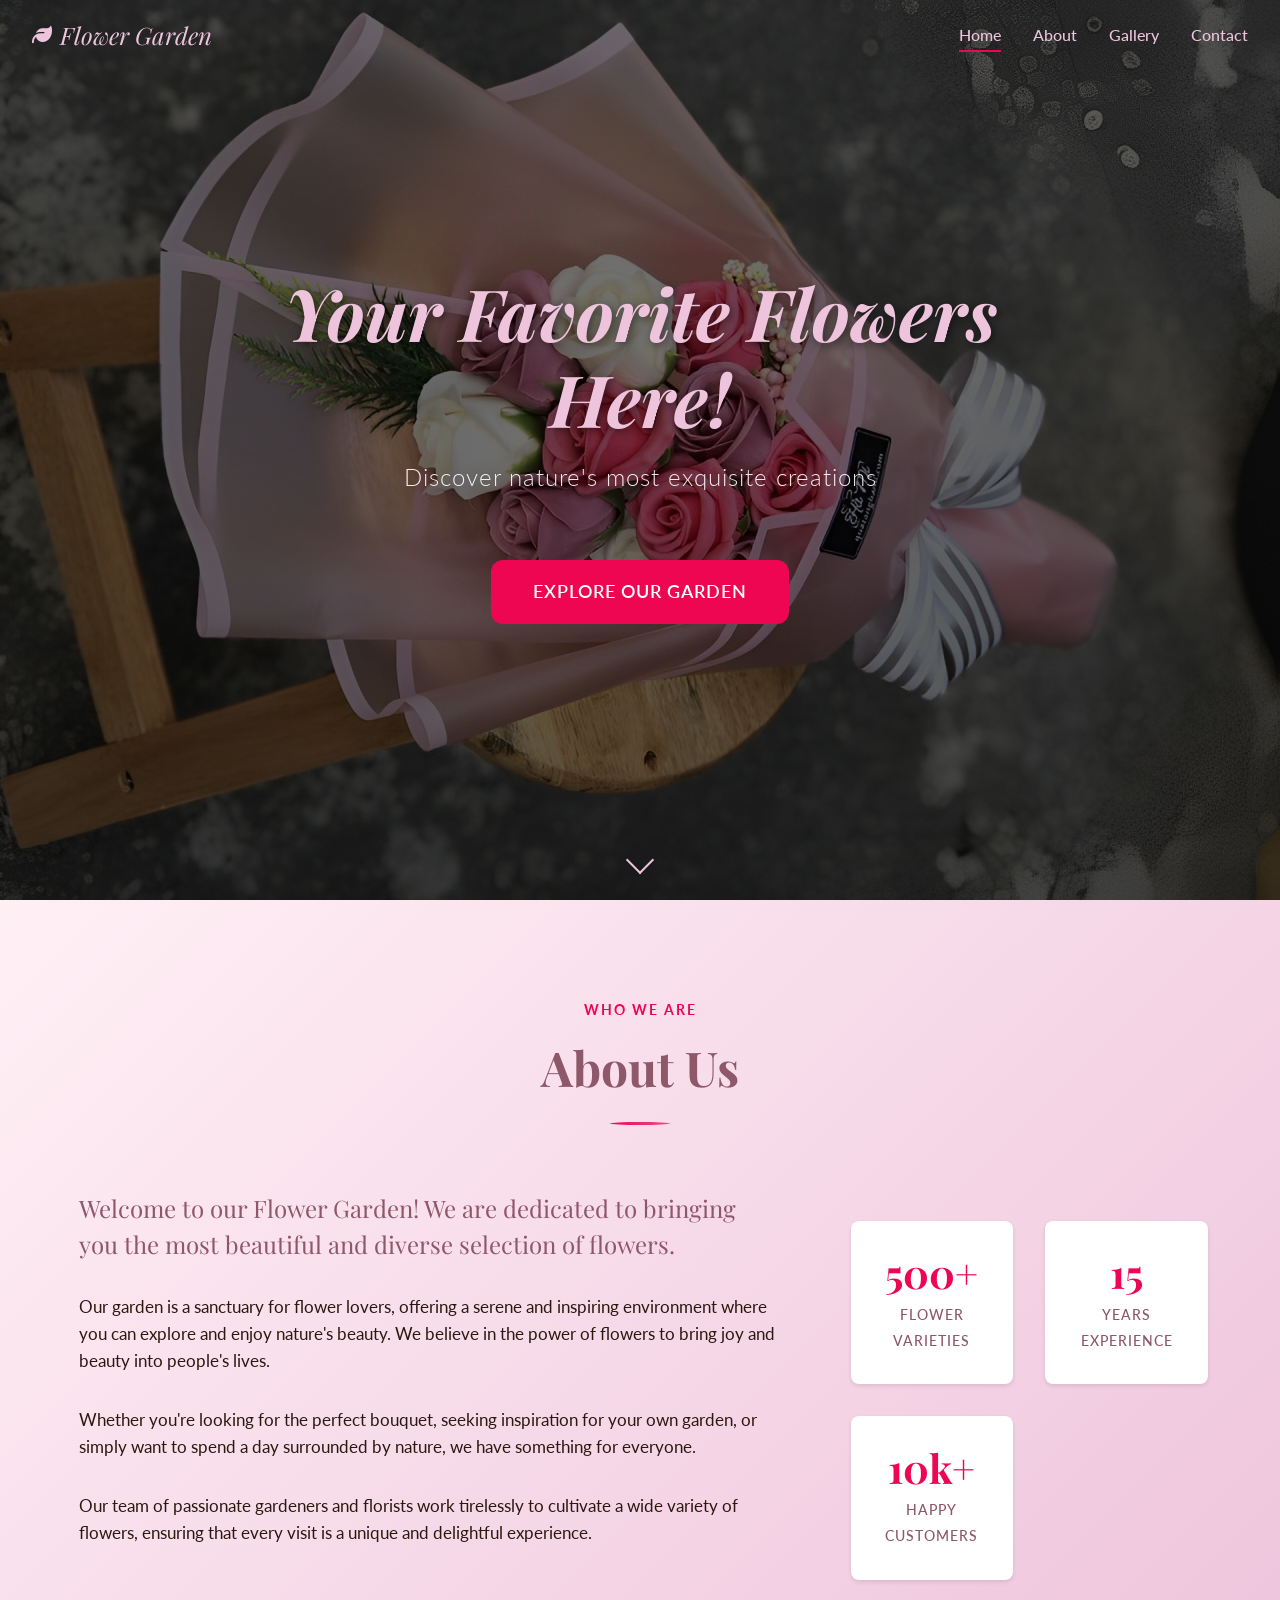
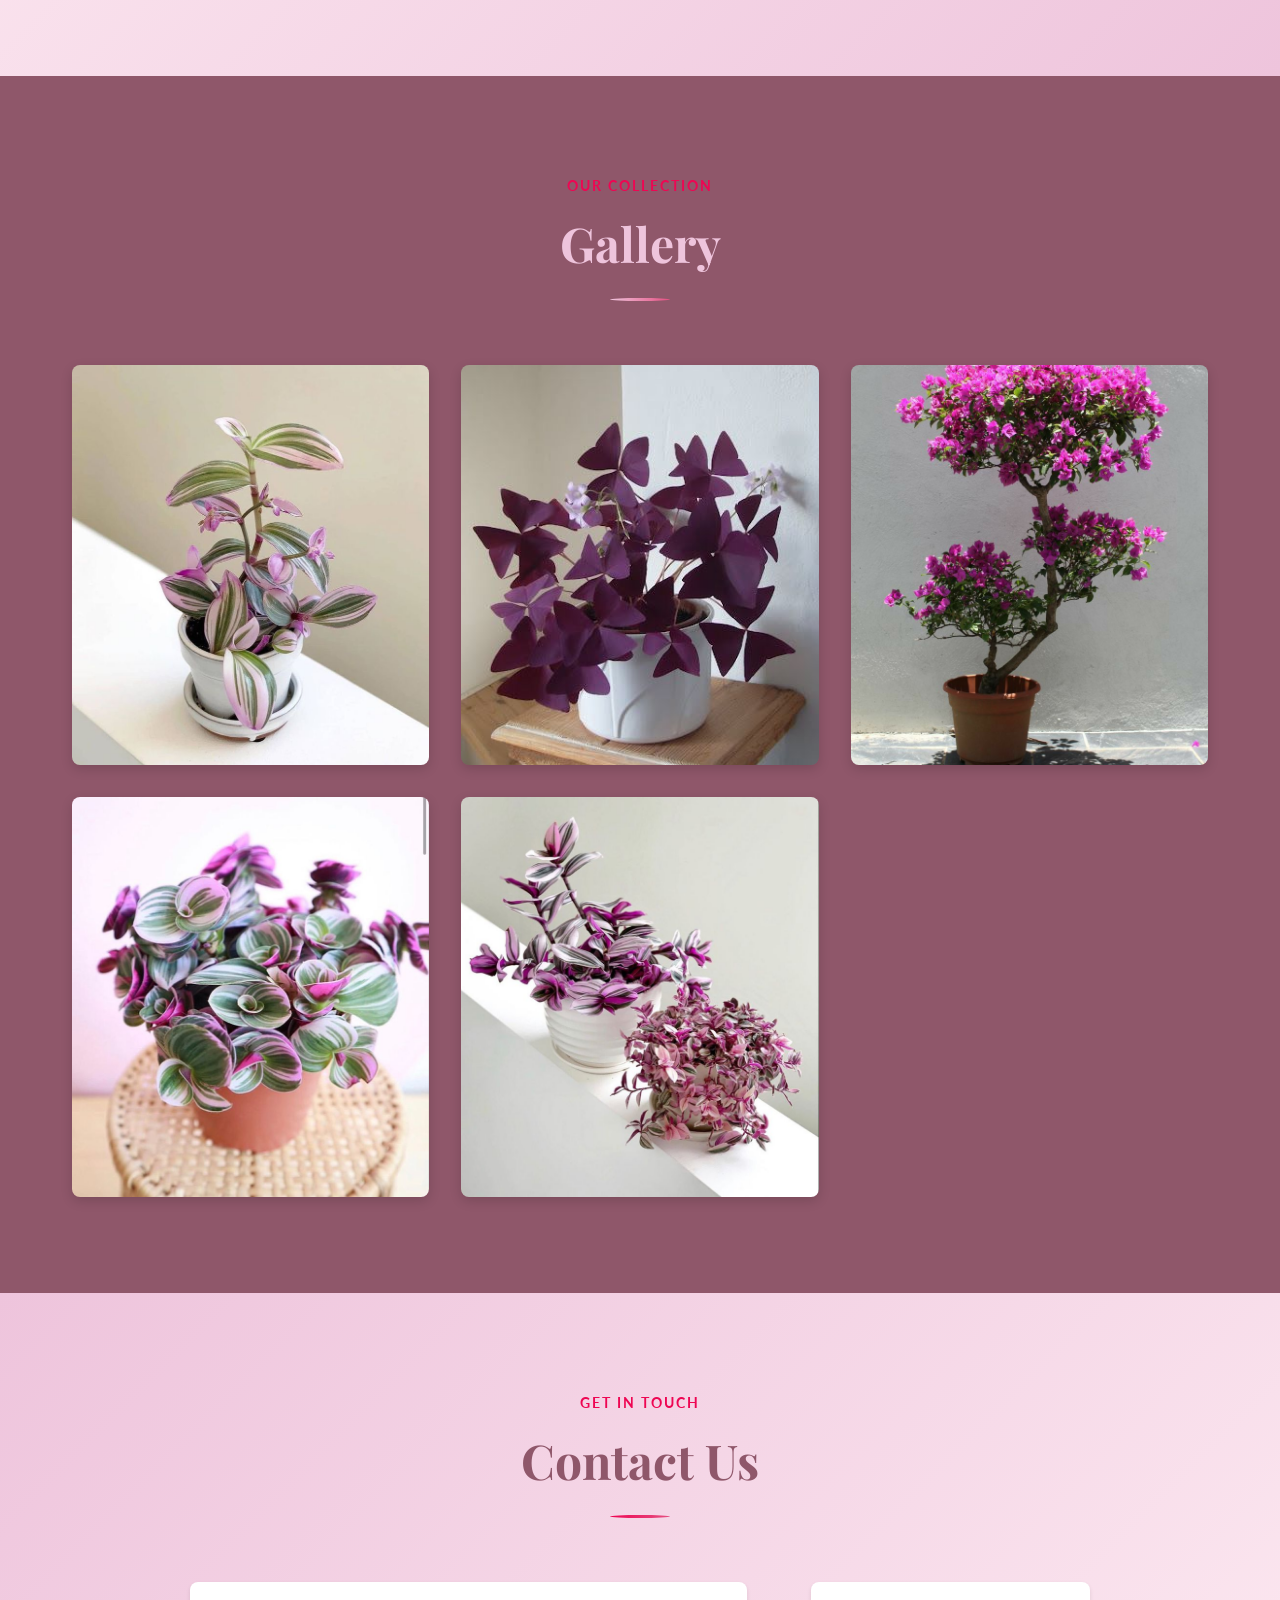
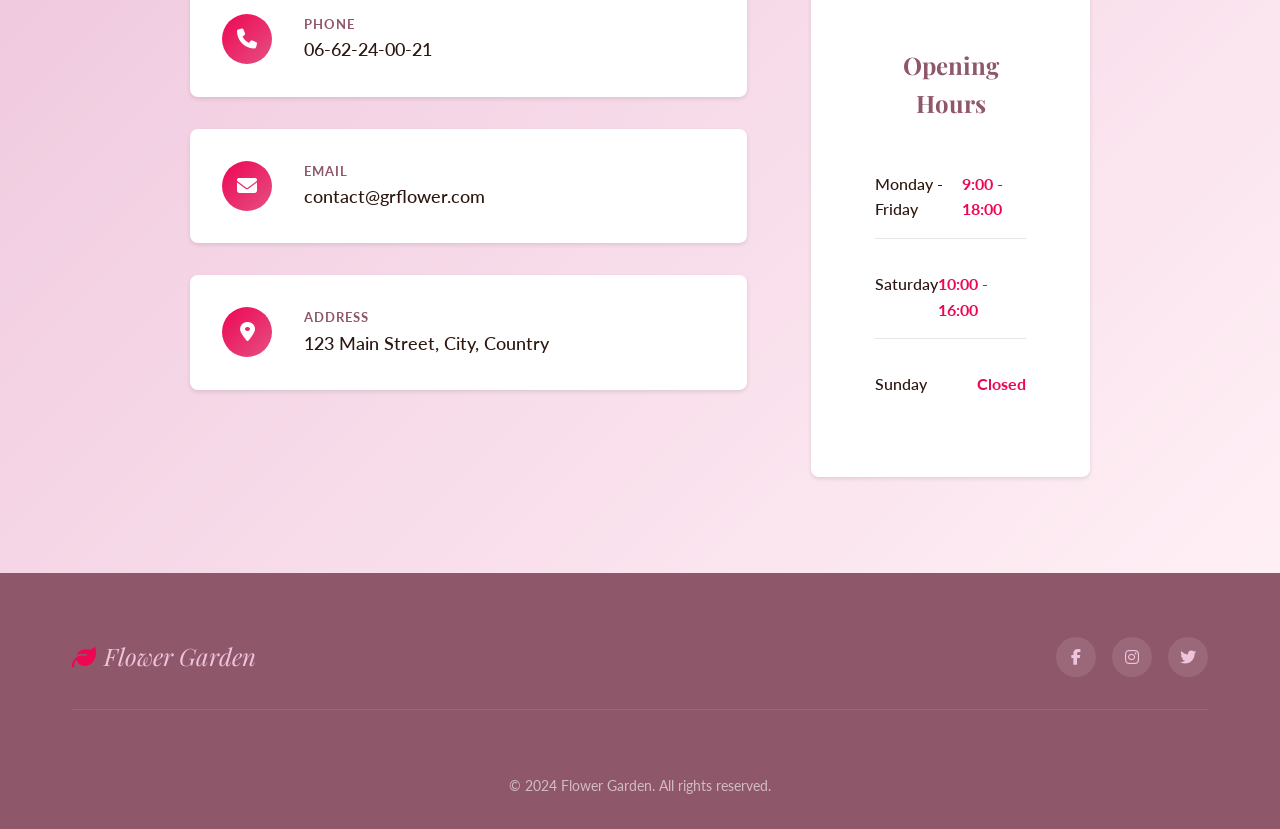
==== index.html @ 28f83a83 "Rename flowerkimi.html to index.html" ====
<!DOCTYPE html>
<html lang="en">
<head>
    <meta charset="UTF-8">
    <meta name="viewport" content="width=device-width, initial-scale=1.0">
    <meta name="description" content="Flower Garden - Your sanctuary for beautiful and diverse flowers. Explore our gallery and find your perfect bouquet.">
    <meta name="keywords" content="flowers, garden, bouquet, florist, nature">
    <meta name="author" content="Flower Garden">
    <meta property="og:title" content="Flower Garden">
    <meta property="og:description" content="Discover the beauty of nature at Flower Garden">
    <meta property="og:type" content="website">
    
    <title>Flower Garden | Your Favorite Flowers</title>
    
    <link rel="shortcut icon" type="image/x-icon" href="fl.png">
    <link rel="preconnect" href="https://fonts.googleapis.com">
    <link rel="preconnect" href="https://fonts.gstatic.com" crossorigin>
    <link href="https://fonts.googleapis.com/css2?family=Playfair+Display:ital,wght@0,400;0,700;1,400&family=Lato:wght@300;400;700&display=swap" rel="stylesheet">
    <link rel="stylesheet" href="https://cdnjs.cloudflare.com/ajax/libs/font-awesome/6.5.2/css/all.min.css" integrity="sha512-SnH5WK+bZxgPHs44uWIX+LLJAJ9/2PkPKZ5QiAj6Ta86w+fsb2TkcmfRyVX3pBnMFcV7oQPJkl9QevSCWr3W6A==" crossorigin="anonymous" referrerpolicy="no-referrer" />
    <link rel="stylesheet" href="flowerkimi.css">
</head>
<body>
    <header class="hero" id="home">
        <nav class="navbar" role="navigation" aria-label="Main navigation">
            <div class="nav-brand">
                <a href="#home" aria-label="Flower Garden Home">
                    <i class="fas fa-leaf" aria-hidden="true"></i>
                    <span>Flower Garden</span>
                </a>
            </div>
            <button class="nav-toggle" aria-label="Toggle navigation menu" aria-expanded="false" aria-controls="nav-menu">
                <span class="hamburger"></span>
            </button>
            <ul class="nav-menu" id="nav-menu" role="menubar">
                <li role="none"><a href="#home" role="menuitem" aria-current="page">Home</a></li>
                <li role="none"><a href="#about" role="menuitem">About</a></li>
                <li role="none"><a href="#gallery" role="menuitem">Gallery</a></li>
                <li role="none"><a href="#contact" role="menuitem">Contact</a></li>
            </ul>
        </nav>
        
        <div class="hero-content">
            <h1>Your Favorite Flowers Here!</h1>
            <p class="hero-subtitle">Discover nature's most exquisite creations</p>
            <a href="#about" class="cta-button">Explore Our Garden</a>
        </div>
        
        <div class="scroll-indicator" aria-hidden="true">
            <span></span>
        </div>
    </header>

    <main>
        <section class="about" id="about" aria-labelledby="about-heading">
            <div class="container">
                <header class="section-header">
                    <span class="section-tag">Who We Are</span>
                    <h2 id="about-heading">About Us</h2>
                    <div class="section-divider"></div>
                </header>
                <div class="about-content">
                    <article class="about-text">
                        <p class="lead">Welcome to our Flower Garden! We are dedicated to bringing you the most beautiful and diverse selection of flowers.</p>
                        <p>Our garden is a sanctuary for flower lovers, offering a serene and inspiring environment where you can explore and enjoy nature's beauty. We believe in the power of flowers to bring joy and beauty into people's lives.</p>
                        <p>Whether you're looking for the perfect bouquet, seeking inspiration for your own garden, or simply want to spend a day surrounded by nature, we have something for everyone.</p>
                        <p>Our team of passionate gardeners and florists work tirelessly to cultivate a wide variety of flowers, ensuring that every visit is a unique and delightful experience.</p>
                    </article>
                    <aside class="about-stats">
                        <div class="stat-item">
                            <span class="stat-number">500+</span>
                            <span class="stat-label">Flower Varieties</span>
                        </div>
                        <div class="stat-item">
                            <span class="stat-number">15</span>
                            <span class="stat-label">Years Experience</span>
                        </div>
                        <div class="stat-item">
                            <span class="stat-number">10k+</span>
                            <span class="stat-label">Happy Customers</span>
                        </div>
                    </aside>
                </div>
            </div>
        </section>

        <section class="gallery" id="gallery" aria-labelledby="gallery-heading">
            <div class="container">
                <header class="section-header">
                    <span class="section-tag">Our Collection</span>
                    <h2 id="gallery-heading">Gallery</h2>
                    <div class="section-divider"></div>
                </header>
                <div class="gallery-grid">
                    <article class="gallery-item">
                        <figure>
                            <img src="f2.jfif" alt="Beautiful red roses in full bloom" loading="lazy" width="400" height="500">
                            <figcaption class="overlay">
                                <h3>Royal Roses</h3>
                                <p>Classic elegance in every petal</p>
                                <button class="view-btn" aria-label="View Royal Roses details">View Details</button>
                            </figcaption>
                        </figure>
                    </article>
                    <article class="gallery-item">
                        <figure>
                            <img src="f3.jfif" alt="Vibrant sunflowers facing the sun" loading="lazy" width="400" height="500">
                            <figcaption class="overlay">
                                <h3>Sunny Sunflowers</h3>
                                <p>Brighten your day with golden hues</p>
                                <button class="view-btn" aria-label="View Sunny Sunflowers details">View Details</button>
                            </figcaption>
                        </figure>
                    </article>
                    <article class="gallery-item">
                        <figure>
                            <img src="f4.jfif" alt="Delicate cherry blossoms in spring" loading="lazy" width="400" height="500">
                            <figcaption class="overlay">
                                <h3>Cherry Blossoms</h3>
                                <p>Ephemeral beauty of spring</p>
                                <button class="view-btn" aria-label="View Cherry Blossoms details">View Details</button>
                            </figcaption>
                        </figure>
                    </article>
                    <article class="gallery-item">
                        <figure>
                            <img src="f5.jfif" alt="Exotic orchids in tropical colors" loading="lazy" width="400" height="500">
                            <figcaption class="overlay">
                                <h3>Tropical Orchids</h3>
                                <p>Exotic elegance for any occasion</p>
                                <button class="view-btn" aria-label="View Tropical Orchids details">View Details</button>
                            </figcaption>
                        </figure>
                    </article>
                    <article class="gallery-item">
                        <figure>
                            <img src="f6.jfif" alt="Fragrant lavender fields" loading="lazy" width="400" height="500">
                            <figcaption class="overlay">
                                <h3>Lavender Dreams</h3>
                                <p>Calming fragrance and purple fields</p>
                                <button class="view-btn" aria-label="View Lavender Dreams details">View Details</button>
                            </figcaption>
                        </figure>
                    </article>
                </div>
            </div>
        </section>

        <section class="contact" id="contact" aria-labelledby="contact-heading">
            <div class="container">
                <header class="section-header">
                    <span class="section-tag">Get in Touch</span>
                    <h2 id="contact-heading">Contact Us</h2>
                    <div class="section-divider"></div>
                </header>
                <div class="contact-wrapper">
                    <div class="contact-info">
                        <a href="tel:+33662240021" class="contact-link">
                            <div class="contact-icon">
                                <i class="fas fa-phone" aria-hidden="true"></i>
                            </div>
                            <div class="contact-details">
                                <span class="contact-label">Phone</span>
                                <span class="contact-value">06-62-24-00-21</span>
                            </div>
                        </a>
                        <a href="mailto:contact@grflower.com" class="contact-link">
                            <div class="contact-icon">
                                <i class="fas fa-envelope" aria-hidden="true"></i>
                            </div>
                            <div class="contact-details">
                                <span class="contact-label">Email</span>
                                <span class="contact-value">contact@grflower.com</span>
                            </div>
                        </a>
                        <a href="https://maps.google.com/?q=123+Main+Street" target="_blank" rel="noopener noreferrer" class="contact-link">
                            <div class="contact-icon">
                                <i class="fas fa-map-marker-alt" aria-hidden="true"></i>
                            </div>
                            <div class="contact-details">
                                <span class="contact-label">Address</span>
                                <span class="contact-value">123 Main Street, City, Country</span>
                            </div>
                        </a>
                    </div>
                    <div class="contact-hours">
                        <h3>Opening Hours</h3>
                        <ul>
                            <li><span>Monday - Friday</span><span>9:00 - 18:00</span></li>
                            <li><span>Saturday</span><span>10:00 - 16:00</span></li>
                            <li><span>Sunday</span><span>Closed</span></li>
                        </ul>
                    </div>
                </div>
            </div>
        </section>
    </main>

    <footer class="footer">
        <div class="container">
            <div class="footer-content">
                <div class="footer-brand">
                    <i class="fas fa-leaf" aria-hidden="true"></i>
                    <span>Flower Garden</span>
                </div>
                <div class="footer-social">
                    <a href="#" aria-label="Facebook"><i class="fab fa-facebook-f" aria-hidden="true"></i></a>
                    <a href="#" aria-label="Instagram"><i class="fab fa-instagram" aria-hidden="true"></i></a>
                    <a href="#" aria-label="Twitter"><i class="fab fa-twitter" aria-hidden="true"></i></a>
                </div>
            </div>
            <div class="footer-bottom">
                <p>&copy; 2024 Flower Garden. All rights reserved.</p>
            </div>
        </div>
    </footer>

    <script>
        // Mobile navigation toggle
        const navToggle = document.querySelector('.nav-toggle');
        const navMenu = document.querySelector('.nav-menu');
        
        navToggle.addEventListener('click', () => {
            const isExpanded = navToggle.getAttribute('aria-expanded') === 'true';
            navToggle.setAttribute('aria-expanded', !isExpanded);
            navMenu.classList.toggle('active');
        });

        // Smooth scroll for navigation links
        document.querySelectorAll('a[href^="#"]').forEach(anchor => {
            anchor.addEventListener('click', function (e) {
                e.preventDefault();
                const target = document.querySelector(this.getAttribute('href'));
                if (target) {
                    target.scrollIntoView({ behavior: 'smooth', block: 'start' });
                }
            });
        });

        // Intersection Observer for fade-in animations
        const observerOptions = {
            threshold: 0.1,
            rootMargin: '0px 0px -50px 0px'
        };

        const observer = new IntersectionObserver((entries) => {
            entries.forEach(entry => {
                if (entry.isIntersecting) {
                    entry.target.classList.add('visible');
                }
            });
        }, observerOptions);

        document.querySelectorAll('.section-header, .about-content, .gallery-item, .contact-wrapper').forEach(el => {
            el.classList.add('fade-in');
            observer.observe(el);
        });
    </script>
</body>
</html>
---- flowerkimi.css ----
/* ============================================
   CSS VARIABLES & RESET
   ============================================ */
:root {
    /* Colors */
    --color-primary: #ee0653;
    --color-primary-dark: #c00442;
    --color-secondary: #8f576a;
    --color-accent: #e55082;
    --color-light: #eec4dc;
    --color-lightest: #fff0f5;
    --color-dark: #2c1810;
    --color-white: #ffffff;
    --color-overlay: rgba(0, 0, 0, 0.7);
    
    /* Typography */
    --font-heading: 'Playfair Display', Georgia, serif;
    --font-body: 'Lato', 'Helvetica Neue', Arial, sans-serif;
    
    /* Spacing */
    --space-xs: 0.5rem;
    --space-sm: 1rem;
    --space-md: 2rem;
    --space-lg: 4rem;
    --space-xl: 6rem;
    
    /* Transitions */
    --transition-fast: 0.2s ease;
    --transition-medium: 0.3s ease;
    --transition-slow: 0.5s ease;
    
    /* Shadows */
    --shadow-sm: 0 2px 4px rgba(0, 0, 0, 0.1);
    --shadow-md: 0 4px 12px rgba(0, 0, 0, 0.15);
    --shadow-lg: 0 8px 30px rgba(0, 0, 0, 0.2);
    --shadow-glow: 0 0 30px rgba(238, 6, 83, 0.3);
    
    /* Border Radius */
    --radius-sm: 4px;
    --radius-md: 8px;
    --radius-lg: 12px;
    --radius-full: 50%;
}

/* Reset */
*, *::before, *::after {
    box-sizing: border-box;
    margin: 0;
    padding: 0;
}

html {
    font-size: 16px;
    scroll-behavior: smooth;
    -webkit-font-smoothing: antialiased;
    -moz-osx-font-smoothing: grayscale;
}

body {
    font-family: var(--font-body);
    font-weight: 400;
    line-height: 1.6;
    color: var(--color-dark);
    background-color: var(--color-white);
    overflow-x: hidden;
}

img {
    max-width: 100%;
    height: auto;
    display: block;
}

a {
    text-decoration: none;
    color: inherit;
    transition: color var(--transition-fast);
}

ul {
    list-style: none;
}

/* ============================================
   UTILITIES
   ============================================ */
.container {
    width: 100%;
    max-width: 1200px;
    margin: 0 auto;
    padding: 0 var(--space-md);
}

.section-header {
    text-align: center;
    margin-bottom: var(--space-lg);
    opacity: 0;
    transform: translateY(30px);
    transition: opacity 0.8s ease, transform 0.8s ease;
}

.section-header.visible {
    opacity: 1;
    transform: translateY(0);
}

.section-tag {
    display: inline-block;
    font-size: 0.875rem;
    font-weight: 700;
    text-transform: uppercase;
    letter-spacing: 2px;
    color: var(--color-primary);
    margin-bottom: var(--space-xs);
}

.section-header h2 {
    font-family: var(--font-heading);
    font-size: clamp(2rem, 5vw, 3rem);
    font-weight: 700;
    color: var(--color-secondary);
    margin-bottom: var(--space-sm);
}

.section-divider {
    width: 60px;
    height: 3px;
    background: linear-gradient(90deg, var(--color-primary), var(--color-accent));
    margin: 0 auto;
    border-radius: var(--radius-full);
}

/* ============================================
   NAVIGATION
   ============================================ */
.navbar {
    position: fixed;
    top: 0;
    left: 0;
    right: 0;
    z-index: 1000;
    display: flex;
    justify-content: space-between;
    align-items: center;
    padding: var(--space-sm) var(--space-md);
    background: transparent;
    transition: background var(--transition-medium), box-shadow var(--transition-medium);
}

.navbar.scrolled {
    background: rgba(255, 255, 255, 0.95);
    backdrop-filter: blur(10px);
    box-shadow: var(--shadow-sm);
}

.navbar.scrolled .nav-brand a,
.navbar.scrolled .nav-menu a {
    color: var(--color-secondary);
}

.navbar.scrolled .nav-menu a:hover {
    color: var(--color-primary);
}

.nav-brand a {
    display: flex;
    align-items: center;
    gap: var(--space-xs);
    font-family: var(--font-heading);
    font-size: 1.5rem;
    font-style: italic;
    color: var(--color-light);
    transition: color var(--transition-fast);
}

.nav-brand i {
    font-size: 1.25rem;
}

.nav-toggle {
    display: none;
    background: none;
    border: none;
    cursor: pointer;
    padding: var(--space-xs);
    z-index: 1001;
}

.hamburger,
.hamburger::before,
.hamburger::after {
    display: block;
    width: 25px;
    height: 2px;
    background: var(--color-light);
    transition: all var(--transition-fast);
}

.hamburger {
    position: relative;
}

.hamburger::before,
.hamburger::after {
    content: '';
    position: absolute;
    left: 0;
}

.hamburger::before { top: -8px; }
.hamburger::after { top: 8px; }

.nav-menu {
    display: flex;
    gap: var(--space-md);
}

.nav-menu a {
    font-size: 1rem;
    font-weight: 500;
    color: var(--color-light);
    padding: var(--space-xs) 0;
    position: relative;
    transition: color var(--transition-fast);
}

.nav-menu a::after {
    content: '';
    position: absolute;
    bottom: 0;
    left: 0;
    width: 0;
    height: 2px;
    background: var(--color-primary);
    transition: width var(--transition-medium);
}

.nav-menu a:hover::after,
.nav-menu a[aria-current="page"]::after {
    width: 100%;
}

.nav-menu a:hover {
    color: var(--color-white);
}

/* ============================================
   HERO SECTION
   ============================================ */
.hero {
    position: relative;
    min-height: 100vh;
    display: flex;
    flex-direction: column;
    justify-content: center;
    align-items: center;
    background-image: linear-gradient(rgba(0, 0, 0, 0.5), rgba(0, 0, 0, 0.6)), url(f1.jfif);
    background-size: cover;
    background-position: center;
    background-repeat: no-repeat;
    background-attachment: fixed;
    text-align: center;
    padding: var(--space-xl) var(--space-md);
    overflow: hidden;
}

.hero::before {
    content: '';
    position: absolute;
    top: 0;
    left: 0;
    right: 0;
    bottom: 0;
    background: radial-gradient(circle at center, transparent 0%, rgba(0,0,0,0.3) 100%);
    pointer-events: none;
}

.hero-content {
    position: relative;
    z-index: 2;
    max-width: 800px;
    animation: fadeInUp 1s ease-out;
}

.hero h1 {
    font-family: var(--font-heading);
    font-size: clamp(2.5rem, 8vw, 4.5rem);
    font-weight: 700;
    font-style: italic;
    color: var(--color-light);
    text-shadow: 2px 2px 10px rgba(0, 0, 0, 0.5);
    margin-bottom: var(--space-sm);
    line-height: 1.2;
}

.hero-subtitle {
    font-size: clamp(1.1rem, 3vw, 1.5rem);
    font-weight: 300;
    color: rgba(255, 255, 255, 0.9);
    margin-bottom: var(--space-lg);
    letter-spacing: 1px;
}

.cta-button {
    display: inline-block;
    padding: 1rem 2.5rem;
    background: var(--color-primary);
    color: var(--color-white);
    font-size: 1.1rem;
    font-weight: 600;
    letter-spacing: 1px;
    text-transform: uppercase;
    border-radius: var(--radius-lg);
    border: 2px solid var(--color-primary);
    cursor: pointer;
    transition: all var(--transition-medium);
    position: relative;
    overflow: hidden;
}

.cta-button::before {
    content: '';
    position: absolute;
    top: 0;
    left: -100%;
    width: 100%;
    height: 100%;
    background: linear-gradient(90deg, transparent, rgba(255,255,255,0.2), transparent);
    transition: left 0.5s ease;
}

.cta-button:hover::before {
    left: 100%;
}

.cta-button:hover {
    background: transparent;
    color: var(--color-light);
    border-color: var(--color-light);
    box-shadow: var(--shadow-glow);
    transform: translateY(-2px);
}

.scroll-indicator {
    position: absolute;
    bottom: 30px;
    left: 50%;
    transform: translateX(-50%);
    animation: bounce 2s infinite;
}

.scroll-indicator span {
    display: block;
    width: 20px;
    height: 20px;
    border-bottom: 2px solid var(--color-light);
    border-right: 2px solid var(--color-light);
    transform: rotate(45deg);
}

/* ============================================
   ABOUT SECTION
   ============================================ */
.about {
    padding: var(--space-xl) 0;
    background: linear-gradient(135deg, var(--color-lightest) 0%, var(--color-light) 100%);
}

.about-content {
    display: grid;
    grid-template-columns: 1fr;
    gap: var(--space-lg);
    align-items: start;
    opacity: 0;
    transform: translateY(30px);
    transition: opacity 0.8s ease, transform 0.8s ease;
}

.about-content.visible {
    opacity: 1;
    transform: translateY(0);
}

.about-text {
    max-width: 700px;
    margin: 0 auto;
}

.about-text .lead {
    font-family: var(--font-heading);
    font-size: clamp(1.2rem, 3vw, 1.5rem);
    font-weight: 400;
    color: var(--color-secondary);
    margin-bottom: var(--space-md);
    line-height: 1.5;
}

.about-text p {
    font-size: 1.05rem;
    margin-bottom: var(--space-md);
    color: var(--color-dark);
}

.about-stats {
    display: grid;
    grid-template-columns: repeat(auto-fit, minmax(150px, 1fr));
    gap: var(--space-md);
    margin-top: var(--space-md);
}

.stat-item {
    text-align: center;
    padding: var(--space-md);
    background: var(--color-white);
    border-radius: var(--radius-md);
    box-shadow: var(--shadow-sm);
    transition: transform var(--transition-medium), box-shadow var(--transition-medium);
}

.stat-item:hover {
    transform: translateY(-5px);
    box-shadow: var(--shadow-md);
}

.stat-number {
    display: block;
    font-family: var(--font-heading);
    font-size: 2.5rem;
    font-weight: 700;
    color: var(--color-primary);
    line-height: 1;
    margin-bottom: var(--space-xs);
}

.stat-label {
    font-size: 0.9rem;
    font-weight: 500;
    color: var(--color-secondary);
    text-transform: uppercase;
    letter-spacing: 1px;
}

/* ============================================
   GALLERY SECTION
   ============================================ */
.gallery {
    padding: var(--space-xl) 0;
    background: var(--color-secondary);
}

.gallery .section-header h2 {
    color: var(--color-light);
}

.gallery .section-divider {
    background: linear-gradient(90deg, var(--color-light), var(--color-accent));
}

.gallery-grid {
    display: grid;
    grid-template-columns: repeat(auto-fit, minmax(300px, 1fr));
    gap: var(--space-md);
}

.gallery-item {
    position: relative;
    border-radius: var(--radius-md);
    overflow: hidden;
    box-shadow: var(--shadow-md);
    cursor: pointer;
    opacity: 0;
    transform: translateY(30px);
    transition: opacity 0.6s ease, transform 0.6s ease, box-shadow var(--transition-medium);
}

.gallery-item.visible {
    opacity: 1;
    transform: translateY(0);
}

.gallery-item:nth-child(1) { transition-delay: 0.1s; }
.gallery-item:nth-child(2) { transition-delay: 0.2s; }
.gallery-item:nth-child(3) { transition-delay: 0.3s; }
.gallery-item:nth-child(4) { transition-delay: 0.4s; }
.gallery-item:nth-child(5) { transition-delay: 0.5s; }

.gallery-item:hover {
    box-shadow: var(--shadow-lg);
}

.gallery-item figure {
    position: relative;
    margin: 0;
    overflow: hidden;
}

.gallery-item img {
    width: 100%;
    height: 400px;
    object-fit: cover;
    transition: transform var(--transition-slow);
}

.gallery-item:hover img {
    transform: scale(1.08);
}

.overlay {
    position: absolute;
    inset: 0;
    background: var(--color-overlay);
    display: flex;
    flex-direction: column;
    justify-content: center;
    align-items: center;
    padding: var(--space-md);
    opacity: 0;
    transition: opacity var(--transition-medium);
}

.gallery-item:hover .overlay {
    opacity: 1;
}

.overlay h3 {
    font-family: var(--font-heading);
    font-size: 1.75rem;
    color: var(--color-light);
    margin-bottom: var(--space-xs);
    transform: translateY(20px);
    transition: transform var(--transition-medium);
}

.overlay p {
    font-size: 1rem;
    color: rgba(255, 255, 255, 0.9);
    margin-bottom: var(--space-md);
    transform: translateY(20px);
    transition: transform var(--transition-medium) 0.1s;
}

.view-btn {
    padding: 0.75rem 1.5rem;
    background: transparent;
    color: var(--color-light);
    border: 2px solid var(--color-light);
    border-radius: var(--radius-sm);
    font-size: 0.9rem;
    font-weight: 600;
    text-transform: uppercase;
    letter-spacing: 1px;
    cursor: pointer;
    transform: translateY(20px);
    transition: all var(--transition-medium) 0.2s;
}

.gallery-item:hover .overlay h3,
.gallery-item:hover .overlay p,
.gallery-item:hover .view-btn {
    transform: translateY(0);
}

.view-btn:hover {
    background: var(--color-light);
    color: var(--color-secondary);
}

/* ============================================
   CONTACT SECTION
   ============================================ */
.contact {
    padding: var(--space-xl) 0;
    background: linear-gradient(135deg, var(--color-light) 0%, var(--color-lightest) 100%);
}

.contact-wrapper {
    display: grid;
    grid-template-columns: 1fr;
    gap: var(--space-lg);
    max-width: 900px;
    margin: 0 auto;
    opacity: 0;
    transform: translateY(30px);
    transition: opacity 0.8s ease, transform 0.8s ease;
}

.contact-wrapper.visible {
    opacity: 1;
    transform: translateY(0);
}

.contact-info {
    display: flex;
    flex-direction: column;
    gap: var(--space-md);
}

.contact-link {
    display: flex;
    align-items: center;
    gap: var(--space-md);
    padding: var(--space-md);
    background: var(--color-white);
    border-radius: var(--radius-md);
    box-shadow: var(--shadow-sm);
    transition: all var(--transition-medium);
}

.contact-link:hover {
    transform: translateX(10px);
    box-shadow: var(--shadow-md);
}

.contact-icon {
    width: 50px;
    height: 50px;
    display: flex;
    align-items: center;
    justify-content: center;
    background: linear-gradient(135deg, var(--color-primary), var(--color-accent));
    border-radius: var(--radius-full);
    color: var(--color-white);
    font-size: 1.25rem;
    flex-shrink: 0;
}

.contact-details {
    display: flex;
    flex-direction: column;
}

.contact-label {
    font-size: 0.8rem;
    font-weight: 700;
    text-transform: uppercase;
    letter-spacing: 1px;
    color: var(--color-secondary);
    margin-bottom: 2px;
}

.contact-value {
    font-size: 1.1rem;
    font-weight: 500;
    color: var(--color-dark);
}

.contact-hours {
    background: var(--color-white);
    padding: var(--space-lg);
    border-radius: var(--radius-md);
    box-shadow: var(--shadow-sm);
}

.contact-hours h3 {
    font-family: var(--font-heading);
    font-size: 1.5rem;
    color: var(--color-secondary);
    margin-bottom: var(--space-md);
    text-align: center;
}

.contact-hours ul {
    display: flex;
    flex-direction: column;
    gap: var(--space-sm);
}

.contact-hours li {
    display: flex;
    justify-content: space-between;
    padding: var(--space-sm) 0;
    border-bottom: 1px solid rgba(0, 0, 0, 0.1);
    font-size: 1rem;
}

.contact-hours li:last-child {
    border-bottom: none;
}

.contact-hours li span:first-child {
    font-weight: 500;
    color: var(--color-dark);
}

.contact-hours li span:last-child {
    font-weight: 700;
    color: var(--color-primary);
}

/* ============================================
   FOOTER
   ============================================ */
.footer {
    background: var(--color-secondary);
    color: var(--color-light);
    padding: var(--space-lg) 0 var(--space-md);
}

.footer-content {
    display: flex;
    justify-content: space-between;
    align-items: center;
    flex-wrap: wrap;
    gap: var(--space-md);
    margin-bottom: var(--space-lg);
    padding-bottom: var(--space-md);
    border-bottom: 1px solid rgba(255, 255, 255, 0.1);
}

.footer-brand {
    display: flex;
    align-items: center;
    gap: var(--space-xs);
    font-family: var(--font-heading);
    font-size: 1.5rem;
    font-style: italic;
}

.footer-brand i {
    color: var(--color-primary);
}

.footer-social {
    display: flex;
    gap: var(--space-sm);
}

.footer-social a {
    width: 40px;
    height: 40px;
    display: flex;
    align-items: center;
    justify-content: center;
    background: rgba(255, 255, 255, 0.1);
    border-radius: var(--radius-full);
    color: var(--color-light);
    transition: all var(--transition-fast);
}

.footer-social a:hover {
    background: var(--color-primary);
    color: var(--color-white);
    transform: translateY(-3px);
}

.footer-bottom {
    text-align: center;
    font-size: 0.9rem;
    color: rgba(255, 255, 255, 0.6);
}

/* ============================================
   ANIMATIONS
   ============================================ */
@keyframes fadeInUp {
    from {
        opacity: 0;
        transform: translateY(40px);
    }
    to {
        opacity: 1;
        transform: translateY(0);
    }
}

@keyframes bounce {
    0%, 20%, 50%, 80%, 100% {
        transform: translateX(-50%) translateY(0);
    }
    40% {
        transform: translateX(-50%) translateY(-10px);
    }
    60% {
        transform: translateX(-50%) translateY(-5px);
    }
}

/* ============================================
   RESPONSIVE DESIGN
   ============================================ */
@media (max-width: 768px) {
    .nav-toggle {
        display: block;
    }
    
    .nav-menu {
        position: fixed;
        top: 0;
        right: -100%;
        width: 70%;
        max-width: 300px;
        height: 100vh;
        background: var(--color-white);
        flex-direction: column;
        justify-content: center;
        align-items: center;
        gap: var(--space-lg);
        transition: right var(--transition-medium);
        box-shadow: var(--shadow-lg);
    }
    
    .nav-menu.active {
        right: 0;
    }
    
    .nav-menu a {
        color: var(--color-secondary);
        font-size: 1.25rem;
    }
    
    .navbar.scrolled .hamburger,
    .navbar.scrolled .hamburger::before,
    .navbar.scrolled .hamburger::after {
        background: var(--color-secondary);
    }
    
    .hero {
        background-attachment: scroll;
    }
    
    .about-stats {
        grid-template-columns: 1fr;
    }
    
    .gallery-grid {
        grid-template-columns: 1fr;
    }
    
    .contact-wrapper {
        gap: var(--space-md);
    }
    
    .footer-content {
        flex-direction: column;
        text-align: center;
    }
}

@media (min-width: 769px) and (max-width: 1024px) {
    .gallery-grid {
        grid-template-columns: repeat(2, 1fr);
    }
    
    .about-content {
        grid-template-columns: 1fr;
    }
}

@media (min-width: 1025px) {
    .about-content {
        grid-template-columns: 2fr 1fr;
        align-items: center;
    }
    
    .contact-wrapper {
        grid-template-columns: 2fr 1fr;
    }
}

/* Reduced motion preference */
@media (prefers-reduced-motion: reduce) {
    *, *::before, *::after {
        animation-duration: 0.01ms !important;
        animation-iteration-count: 1 !important;
        transition-duration: 0.01ms !important;
        scroll-behavior: auto !important;
    }
}
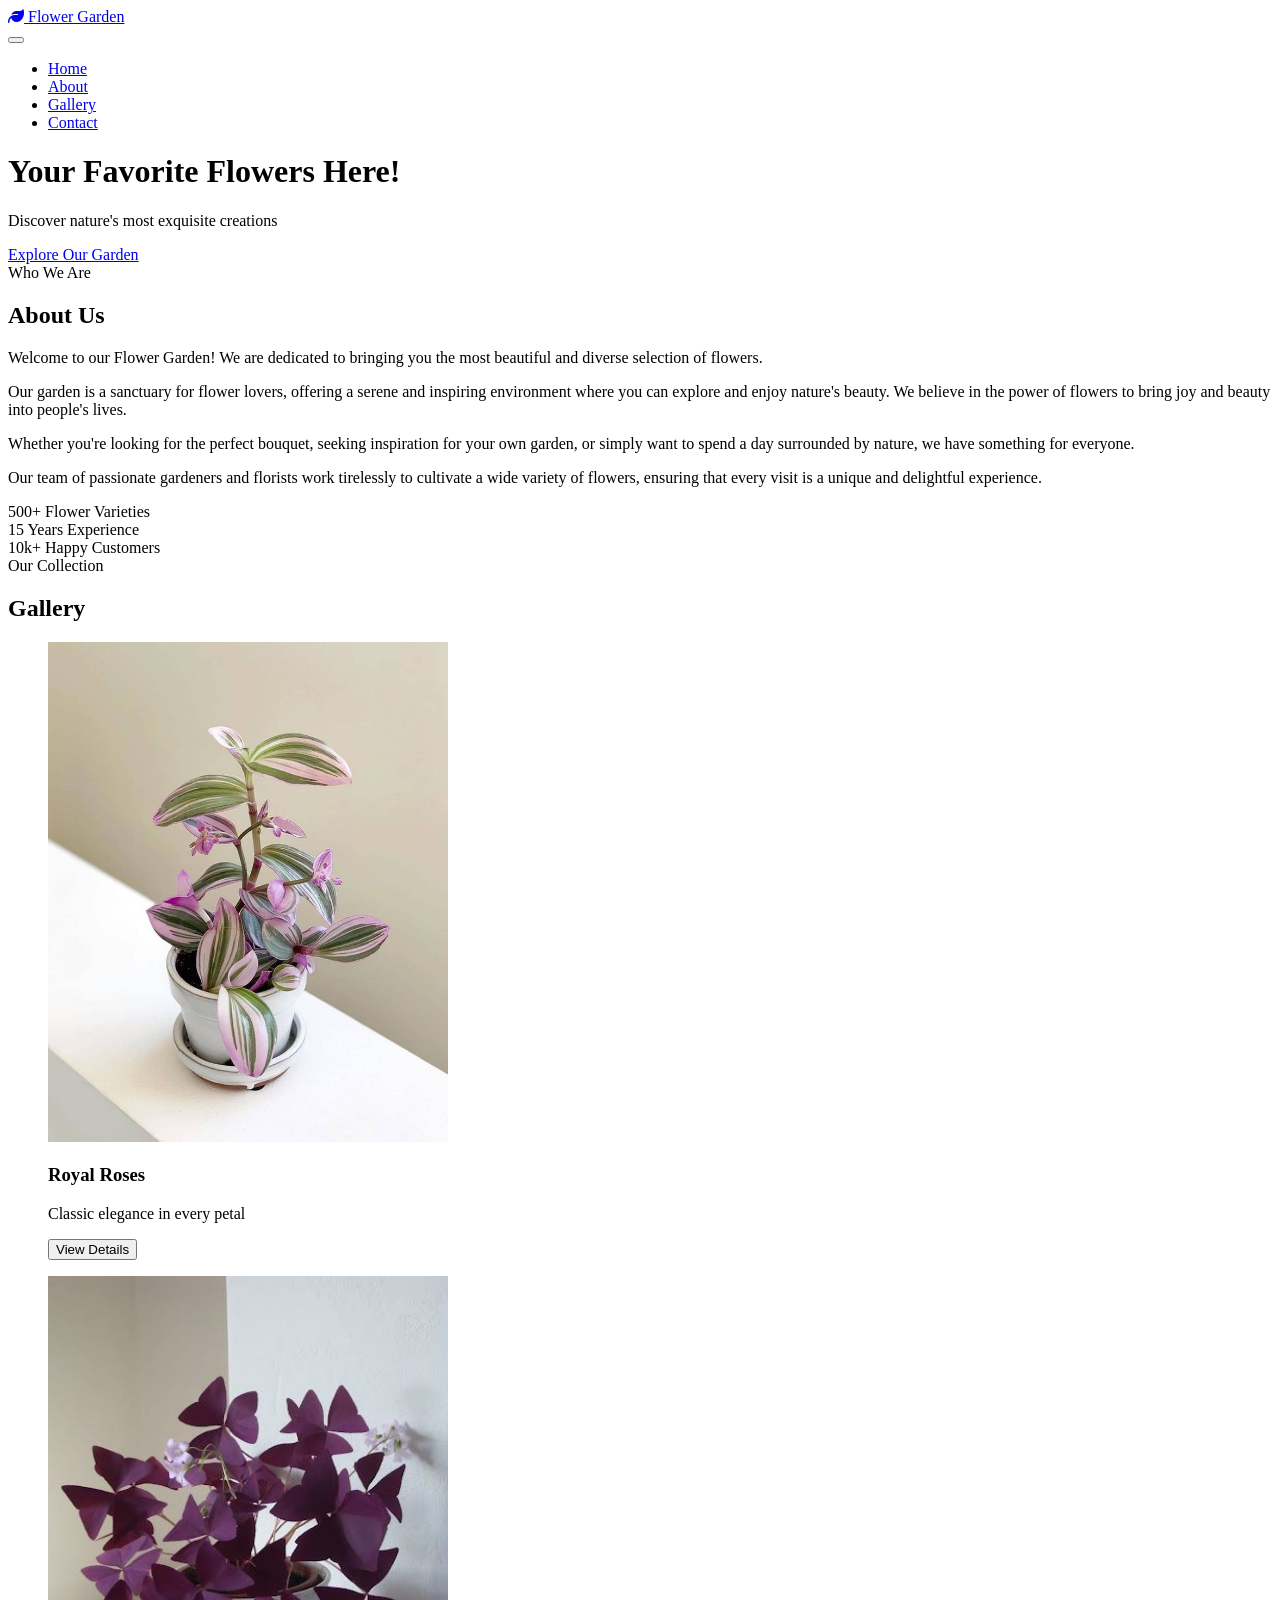
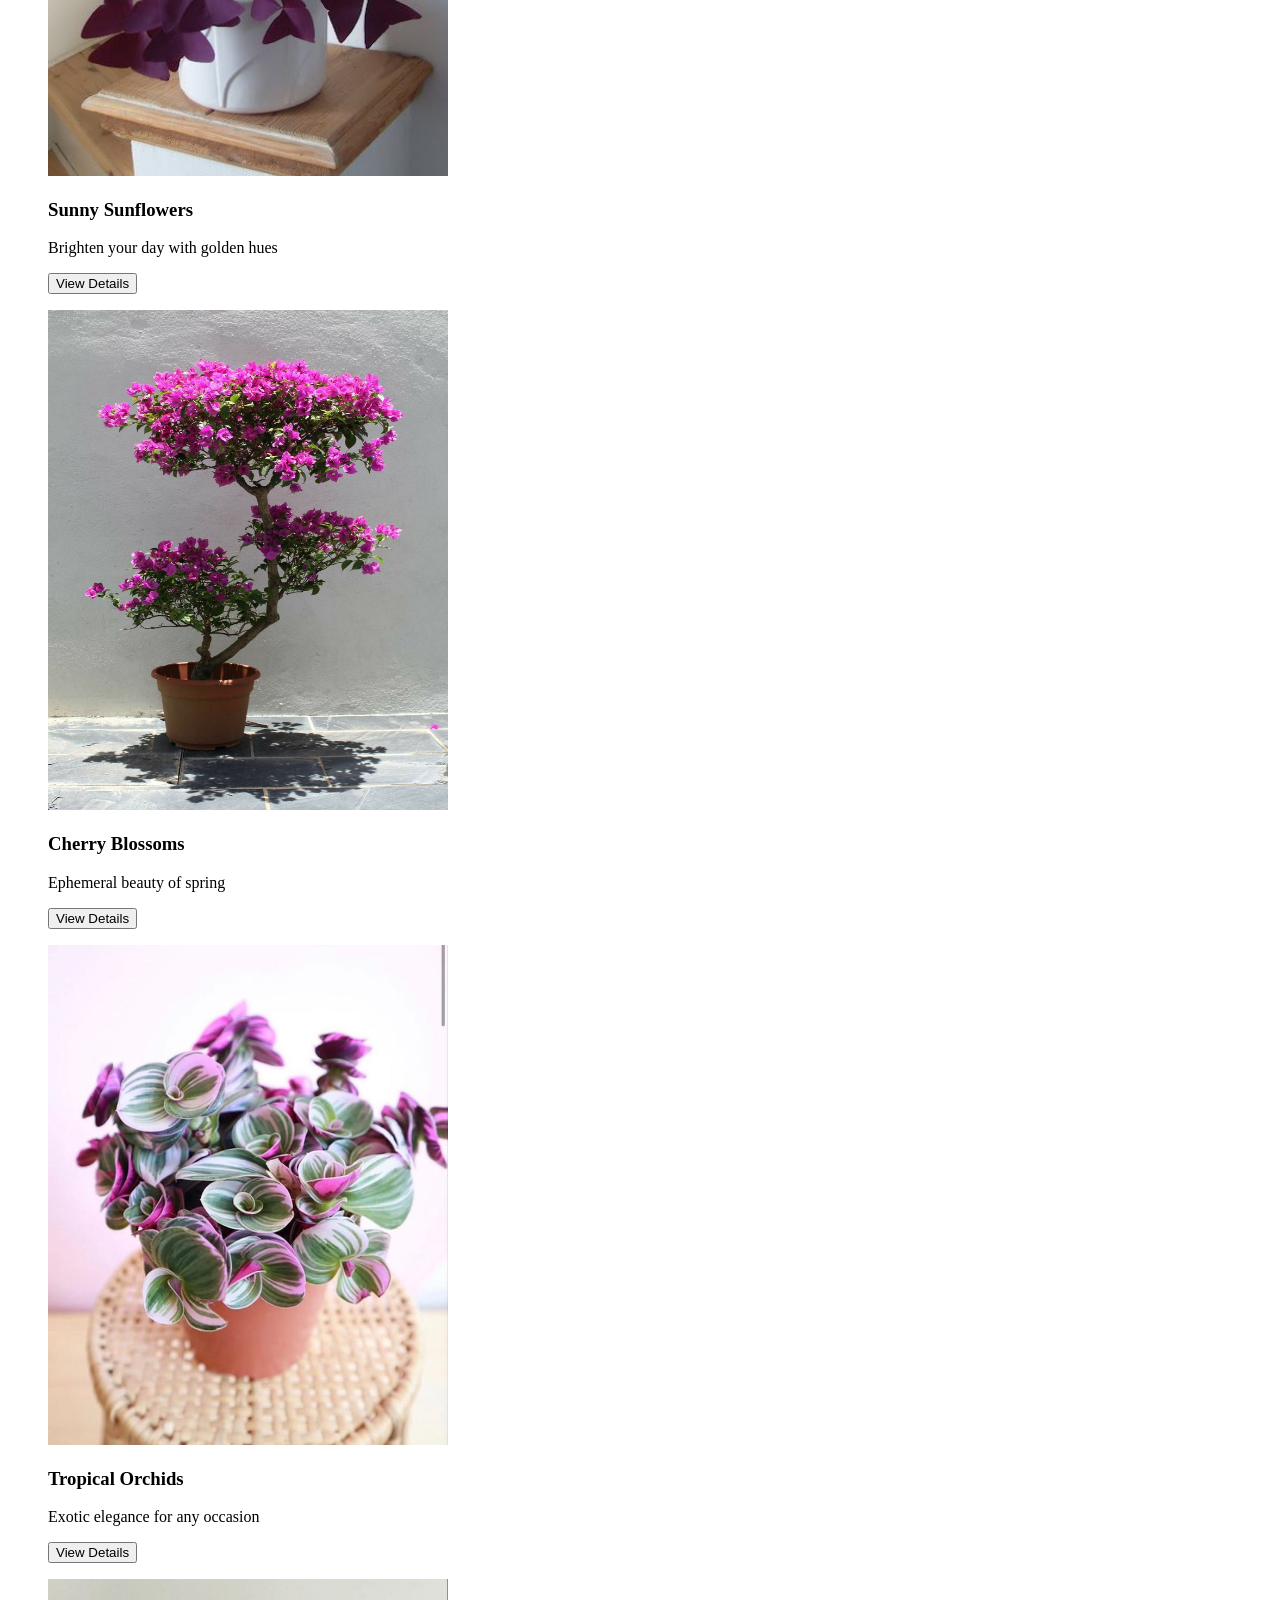
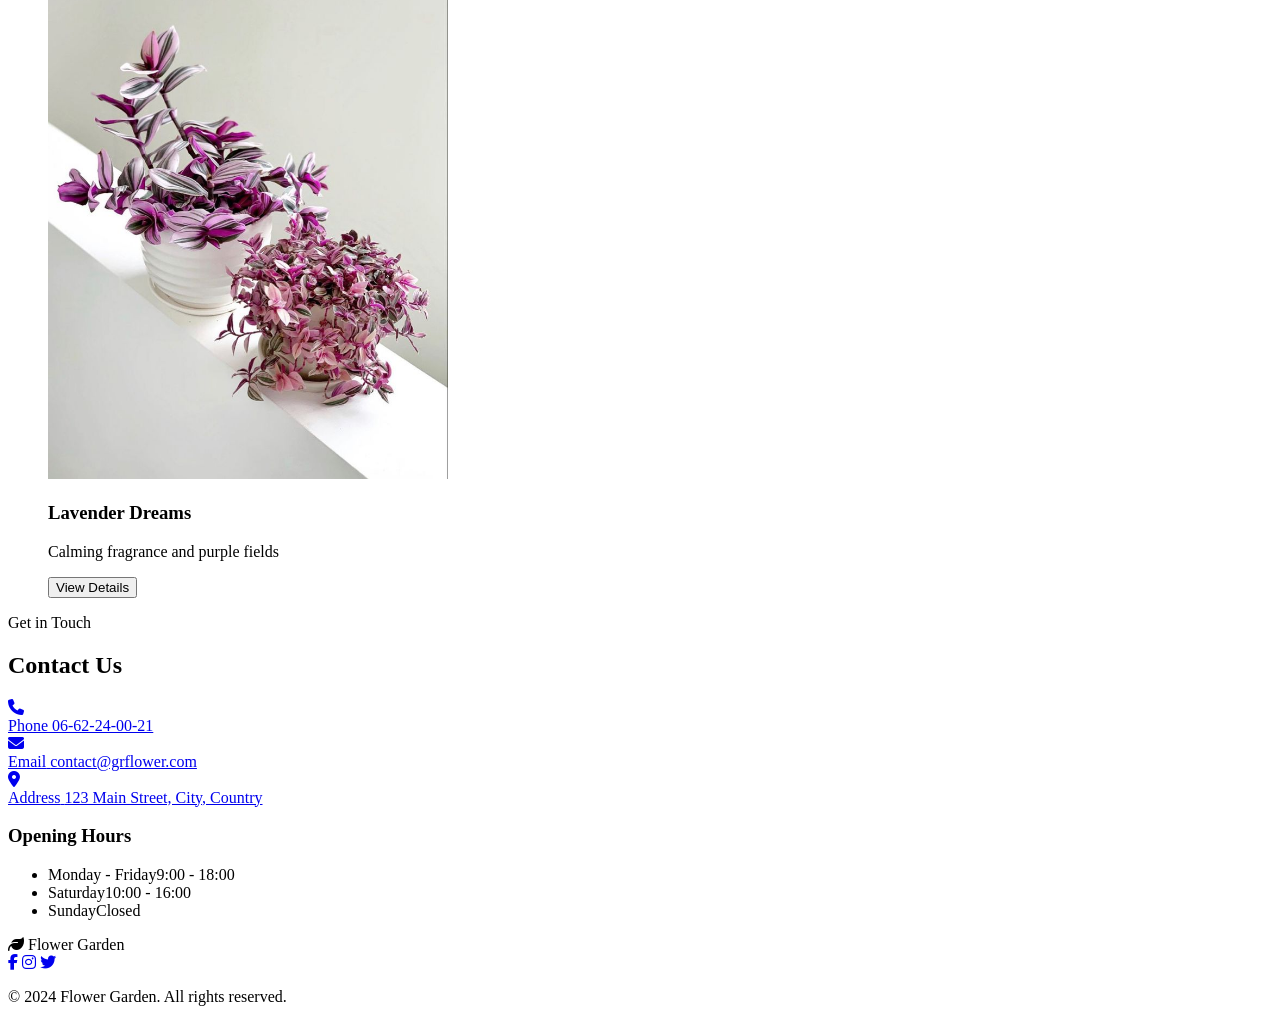
==== commit 26b760d4: "Update index.html" ====
--- a/index.html
+++ b/index.html
@@ -17,7 +17,7 @@
     <link rel="preconnect" href="https://fonts.gstatic.com" crossorigin>
     <link href="https://fonts.googleapis.com/css2?family=Playfair+Display:ital,wght@0,400;0,700;1,400&family=Lato:wght@300;400;700&display=swap" rel="stylesheet">
     <link rel="stylesheet" href="https://cdnjs.cloudflare.com/ajax/libs/font-awesome/6.5.2/css/all.min.css" integrity="sha512-SnH5WK+bZxgPHs44uWIX+LLJAJ9/2PkPKZ5QiAj6Ta86w+fsb2TkcmfRyVX3pBnMFcV7oQPJkl9QevSCWr3W6A==" crossorigin="anonymous" referrerpolicy="no-referrer" />
-    <link rel="stylesheet" href="flowerkimi.css">
+    <link rel="stylesheet" href="flower.css">
 </head>
 <body>
     <header class="hero" id="home">
